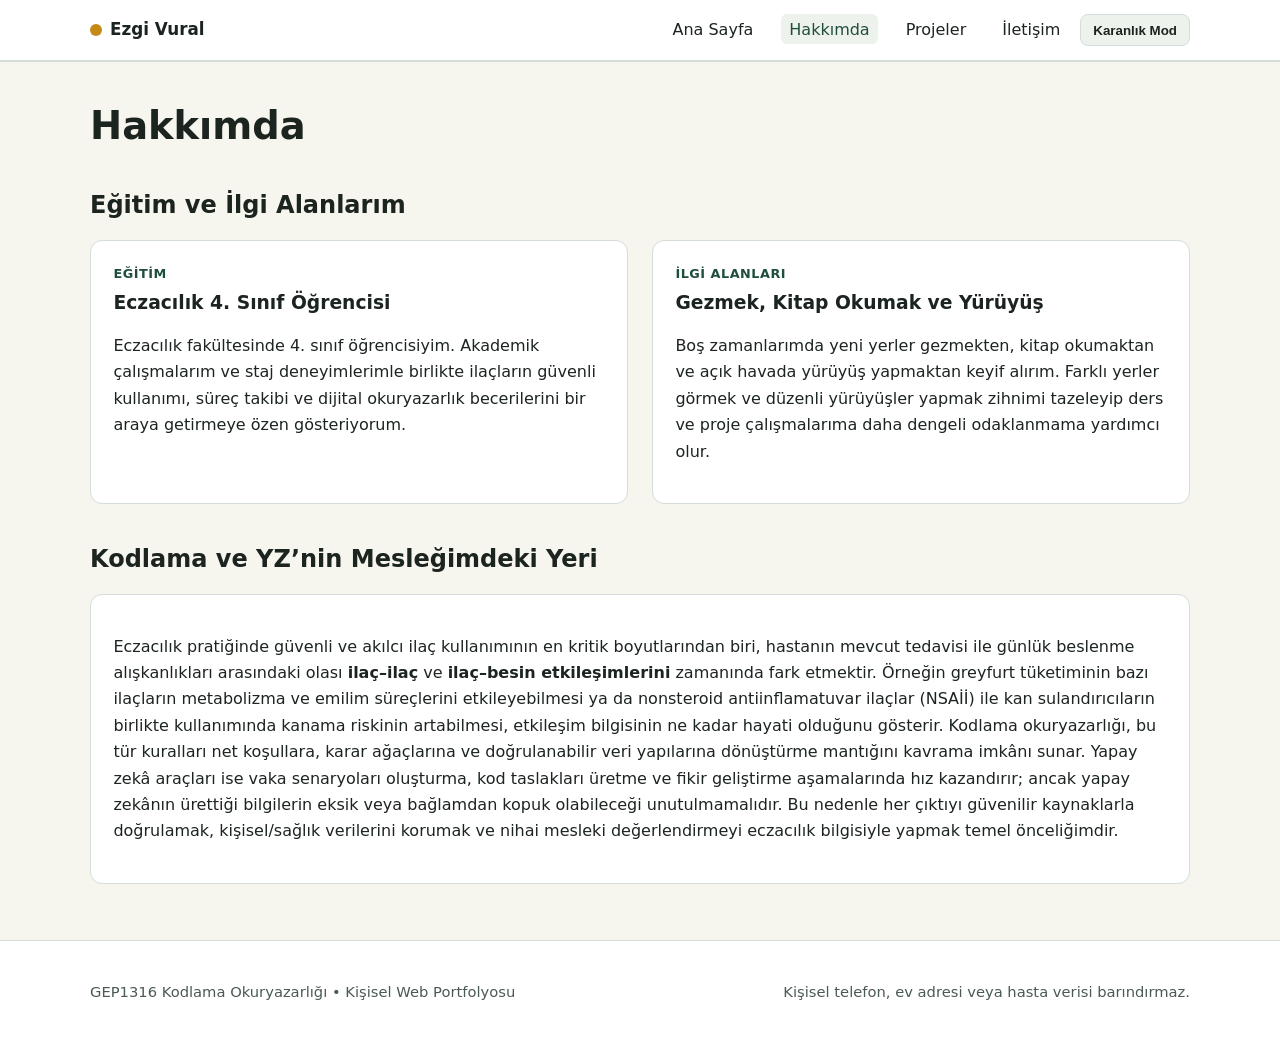
==== hakkimda.html @ d9c20295 "Rename hakkımda.html to hakkimda.html" ====
<!DOCTYPE html>
<html lang="tr">
<head>
  <meta charset="UTF-8" />
  <meta name="viewport" content="width=device-width, initial-scale=1.0" />
  <title>Hakkımda | Ezgi Vural — Dijital Portfolyo</title>
  <link rel="stylesheet" href="style.css" />
</head>
<body>
  <a href="#main-content" class="skip-link">Ana içeriğe atla</a>

  <header class="site-header">
    <div class="container header-inner">
      <a href="index.html" class="brand">
        <span class="brand-dot" aria-hidden="true"></span>
        <span>Ezgi Vural</span>
      </a>

      <div class="nav-controls">
        <button
          type="button"
          id="menu-toggle"
          class="menu-toggle"
          aria-expanded="false"
          aria-controls="primary-nav"
        >
          Menü
        </button>

        <nav id="primary-nav" aria-label="Ana gezinti">
          <ul class="nav-list" id="nav-list">
            <li><a href="index.html">Ana Sayfa</a></li>
            <li><a href="hakkimda.html" aria-current="page">Hakkımda</a></li>
            <li><a href="projeler.html">Projeler</a></li>
            <li><a href="iletisim.html">İletişim</a></li>
          </ul>
        </nav>

        <button
          type="button"
          id="theme-toggle"
          class="icon-btn"
          aria-pressed="false"
          aria-label="Karanlık modu aç veya kapat"
        >
          Karanlık Mod
        </button>
      </div>
    </div>
  </header>

  <main id="main-content" class="container">
    <h1>Hakkımda</h1>

    <section class="section-block" aria-labelledby="edu-interests-title">
      <h2 id="edu-interests-title">Eğitim ve İlgi Alanlarım</h2>
      <div class="grid-2">
        <article class="card">
          <div>
            <div class="card-tag">Eğitim</div>
            <h3>Eczacılık 4. Sınıf Öğrencisi</h3>
            <p>
              Eczacılık fakültesinde 4. sınıf öğrencisiyim. Akademik çalışmalarım ve staj
              deneyimlerimle birlikte ilaçların güvenli kullanımı, süreç takibi ve
              dijital okuryazarlık becerilerini bir araya getirmeye özen gösteriyorum.
            </p>
          </div>
        </article>

        <article class="card">
          <div>
            <div class="card-tag">İlgi Alanları</div>
            <h3>Gezmek, Kitap Okumak ve Yürüyüş</h3>
            <p>
              Boş zamanlarımda yeni yerler gezmekten, kitap okumaktan ve açık havada
              yürüyüş yapmaktan keyif alırım. Farklı yerler görmek ve düzenli yürüyüşler
              yapmak zihnimi tazeleyip ders ve proje çalışmalarıma daha dengeli odaklanmama
              yardımcı olur.
            </p>
          </div>
        </article>
      </div>
    </section>

    <section class="section-block" aria-labelledby="role-title">
      <h2 id="role-title">Kodlama ve YZ’nin Mesleğimdeki Yeri</h2>
      <article class="card">
        <p>
          Eczacılık pratiğinde güvenli ve akılcı ilaç kullanımının en kritik boyutlarından
          biri, hastanın mevcut tedavisi ile günlük beslenme alışkanlıkları arasındaki olası
          <strong>ilaç–ilaç</strong> ve <strong>ilaç–besin etkileşimlerini</strong> zamanında
          fark etmektir. Örneğin greyfurt tüketiminin bazı ilaçların metabolizma ve emilim
          süreçlerini etkileyebilmesi ya da nonsteroid antiinflamatuvar ilaçlar (NSAİİ) ile
          kan sulandırıcıların birlikte kullanımında kanama riskinin artabilmesi, etkileşim
          bilgisinin ne kadar hayati olduğunu gösterir. Kodlama okuryazarlığı, bu tür kuralları
          net koşullara, karar ağaçlarına ve doğrulanabilir veri yapılarına dönüştürme
          mantığını kavrama imkânı sunar. Yapay zekâ araçları ise vaka senaryoları oluşturma,
          kod taslakları üretme ve fikir geliştirme aşamalarında hız kazandırır; ancak yapay
          zekânın ürettiği bilgilerin eksik veya bağlamdan kopuk olabileceği unutulmamalıdır.
          Bu nedenle her çıktıyı güvenilir kaynaklarla doğrulamak, kişisel/sağlık verilerini
          korumak ve nihai mesleki değerlendirmeyi eczacılık bilgisiyle yapmak temel
          önceliğimdir.
        </p>
      </article>
    </section>
  </main>

  <footer class="site-footer">
    <div class="container footer-inner">
      <p>GEP1316 Kodlama Okuryazarlığı • Kişisel Web Portfolyosu</p>
      <p>Kişisel telefon, ev adresi veya hasta verisi barındırmaz.</p>
    </div>
  </footer>

  <script src="script.js"></script>
</body>
</html>
---- style.css ----
:root {
  --bg: #f6f5ee;
  --surface: #ffffff;
  --surface-alt: #eef2ec;
  --text: #1c2420;
  --muted: #4b5a52;
  --primary: #1f4e3d;
  --primary-hover: #163a2d;
  --accent: #c58918;
  --accent-soft: #f8ecd2;
  --border: #d4ddd7;
  --focus: #1f4e3d;
}

[data-theme="dark"] {
  --bg: #111916;
  --surface: #18231f;
  --surface-alt: #202e29;
  --text: #edf3ef;
  --muted: #b3c4ba;
  --primary: #3f8a6e;
  --primary-hover: #52a384;
  --accent: #e0a638;
  --accent-soft: #2c2515;
  --border: #2c3d36;
  --focus: #e0a638;
}

* {
  box-sizing: border-box;
}

html {
  scroll-behavior: smooth;
}

body {
  margin: 0;
  font-family: "Inter", system-ui, -apple-system, BlinkMacSystemFont, "Segoe UI", Roboto, sans-serif;
  background-color: var(--bg);
  color: var(--text);
  line-height: 1.65;
  transition: background-color 0.25s ease, color 0.25s ease;
}

img {
  max-width: 100%;
  height: auto;
  display: block;
}

a {
  color: var(--primary);
  text-underline-offset: 3px;
}

a:hover {
  color: var(--primary-hover);
}

:focus-visible {
  outline: 3px solid var(--focus);
  outline-offset: 2px;
}

.skip-link {
  position: absolute;
  left: -9999px;
  top: 0;
  background: var(--primary);
  color: #ffffff;
  padding: 0.6rem 1rem;
  z-index: 1000;
  font-weight: 600;
}

.skip-link:focus {
  left: 1rem;
  top: 1rem;
}

.container {
  width: min(1100px, 92%);
  margin: 0 auto;
}

/* Header & Navigation */
.site-header {
  background-color: var(--surface);
  border-bottom: 2px solid var(--border);
  position: sticky;
  top: 0;
  z-index: 100;
}

.header-inner {
  display: flex;
  align-items: center;
  justify-content: space-between;
  gap: 1rem;
  padding: 0.9rem 0;
}

.brand {
  font-weight: 700;
  font-size: 1.05rem;
  color: var(--text);
  text-decoration: none;
  display: inline-flex;
  align-items: center;
  gap: 0.5rem;
}

.brand-dot {
  width: 12px;
  height: 12px;
  border-radius: 50%;
  background-color: var(--accent);
  display: inline-block;
}

.nav-controls {
  display: flex;
  align-items: center;
  gap: 0.75rem;
}

.nav-list {
  list-style: none;
  display: flex;
  gap: 1.25rem;
  margin: 0;
  padding: 0;
}

.nav-list a {
  text-decoration: none;
  color: var(--text);
  font-weight: 500;
  padding: 0.35rem 0.5rem;
  border-radius: 6px;
}

.nav-list a[aria-current="page"],
.nav-list a:hover {
  background-color: var(--surface-alt);
  color: var(--primary);
}

.btn {
  display: inline-flex;
  align-items: center;
  justify-content: center;
  gap: 0.4rem;
  padding: 0.65rem 1.15rem;
  border-radius: 8px;
  border: 1.5px solid transparent;
  font-weight: 600;
  font-size: 0.95rem;
  cursor: pointer;
  text-decoration: none;
  transition: all 0.2s ease;
}

.btn-primary {
  background-color: var(--primary);
  color: #ffffff;
}

.btn-primary:hover {
  background-color: var(--primary-hover);
  color: #ffffff;
}

.btn-secondary {
  background-color: var(--accent-soft);
  color: var(--text);
  border-color: var(--accent);
}

.btn-secondary:hover {
  background-color: var(--accent);
  color: #141916;
}

.icon-btn {
  background: var(--surface-alt);
  color: var(--text);
  border: 1px solid var(--border);
  border-radius: 8px;
  padding: 0.45rem 0.75rem;
  font-weight: 600;
  cursor: pointer;
}

.menu-toggle {
  display: none;
  background: var(--surface-alt);
  color: var(--text);
  border: 1px solid var(--border);
  border-radius: 8px;
  padding: 0.45rem 0.75rem;
  font-weight: 600;
  cursor: pointer;
}

/* Main Content */
main {
  padding: 2.5rem 0 3.5rem;
}

.hero {
  display: grid;
  grid-template-columns: 1.4fr 0.9fr;
  gap: 2rem;
  align-items: center;
  background: var(--surface);
  border: 1px solid var(--border);
  border-left: 6px solid var(--accent);
  border-radius: 14px;
  padding: 2rem;
}

.badge {
  display: inline-block;
  background: var(--accent-soft);
  color: var(--text);
  border: 1px solid var(--accent);
  padding: 0.25rem 0.7rem;
  border-radius: 999px;
  font-size: 0.85rem;
  font-weight: 600;
  margin-bottom: 0.75rem;
}

h1, h2, h3 {
  line-height: 1.25;
  margin-top: 0;
}

h1 {
  font-size: clamp(1.75rem, 3vw, 2.4rem);
  margin-bottom: 0.8rem;
}

.lead {
  color: var(--muted);
  font-size: 1.05rem;
  margin-bottom: 1.5rem;
}

.hero-actions {
  display: flex;
  flex-wrap: wrap;
  gap: 0.8rem;
}

.avatar-card {
  background: var(--surface-alt);
  border: 1px solid var(--border);
  border-radius: 12px;
  padding: 1rem;
  text-align: center;
}

.avatar-card img {
  width: 210px;
  height: 210px;
  object-fit: cover;
  border-radius: 50%;
  margin: 0 auto 0.75rem;
  border: 3px solid var(--primary);
}

.avatar-caption {
  font-size: 0.9rem;
  color: var(--muted);
  margin: 0;
}

.section-block {
  margin-top: 2.5rem;
}

.grid-2 {
  display: grid;
  grid-template-columns: repeat(2, 1fr);
  gap: 1.5rem;
}

.grid-3 {
  display: grid;
  grid-template-columns: repeat(3, 1fr);
  gap: 1.5rem;
}

.card {
  background: var(--surface);
  border: 1px solid var(--border);
  border-radius: 12px;
  padding: 1.4rem;
  display: flex;
  flex-direction: column;
  justify-content: space-between;
}

.card-tag {
  font-size: 0.8rem;
  font-weight: 700;
  color: var(--primary);
  text-transform: uppercase;
  letter-spacing: 0.04em;
  margin-bottom: 0.4rem;
}

/* Forms & Filters */
.controls-bar {
  display: flex;
  flex-wrap: wrap;
  gap: 0.75rem;
  margin-bottom: 1.5rem;
  align-items: center;
}

input[type="text"],
input[type="email"],
textarea,
select {
  width: 100%;
  padding: 0.7rem 0.85rem;
  border-radius: 8px;
  border: 1.5px solid var(--border);
  background: var(--bg);
  color: var(--text);
  font-family: inherit;
  font-size: 1rem;
}

.search-input {
  max-width: 340px;
}

.form-group {
  margin-bottom: 1.1rem;
}

label {
  display: block;
  font-weight: 600;
  margin-bottom: 0.35rem;
}

.error-msg {
  color: #b42318;
  font-size: 0.9rem;
  margin-top: 0.3rem;
  min-height: 1.2rem;
}

[data-theme="dark"] .error-msg {
  color: #ff8a80;
}

.status-box {
  margin-top: 1rem;
  padding: 0.9rem 1rem;
  border-radius: 8px;
  background: var(--surface-alt);
  border-left: 4px solid var(--primary);
  font-weight: 500;
}

.privacy-note {
  margin-top: 1.25rem;
  padding: 0.9rem 1rem;
  border-radius: 8px;
  background: var(--accent-soft);
  font-size: 0.9rem;
  color: var(--text);
}

/* Footer */
.site-footer {
  background: var(--surface);
  border-top: 1px solid var(--border);
  padding: 1.5rem 0;
  color: var(--muted);
  font-size: 0.92rem;
}

.footer-inner {
  display: flex;
  flex-wrap: wrap;
  justify-content: space-between;
  gap: 1rem;
}

/* Tablet Breakpoint */
@media (max-width: 900px) {
  .hero {
    grid-template-columns: 1fr;
  }

  .grid-3 {
    grid-template-columns: repeat(2, 1fr);
  }
}

/* Mobile Breakpoint */
@media (max-width: 680px) {
  .menu-toggle {
    display: inline-flex;
  }

  .nav-list {
    display: none;
    position: absolute;
    top: 100%;
    left: 0;
    right: 0;
    background: var(--surface);
    border-bottom: 2px solid var(--border);
    flex-direction: column;
    padding: 1rem 4%;
    gap: 0.5rem;
  }

  .nav-list.open {
    display: flex;
  }

  .grid-2,
  .grid-3 {
    grid-template-columns: 1fr;
  }
}
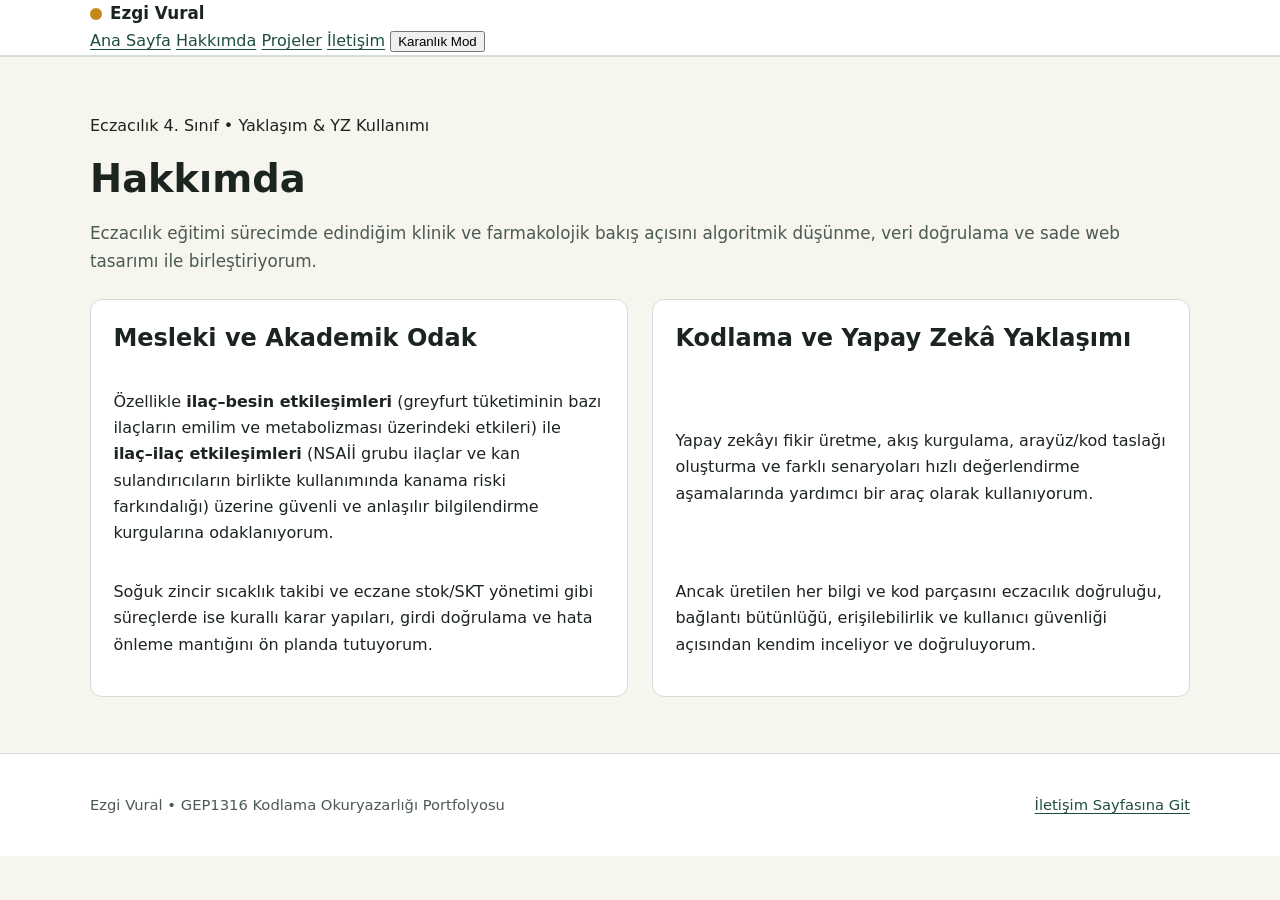
==== commit 65aa0582: "Revise hakkimda.html for improved layout and content Updated the structure and content of the hakkim" ====
--- a/hakkimda.html
+++ b/hakkimda.html
@@ -3,103 +3,61 @@
 <head>
   <meta charset="UTF-8" />
   <meta name="viewport" content="width=device-width, initial-scale=1.0" />
-  <title>Hakkımda | Ezgi Vural — Dijital Portfolyo</title>
+  <title>Hakkımda | Ezgi Vural</title>
   <link rel="stylesheet" href="style.css" />
 </head>
 <body>
-  <a href="#main-content" class="skip-link">Ana içeriğe atla</a>
-
   <header class="site-header">
-    <div class="container header-inner">
-      <a href="index.html" class="brand">
+    <div class="container nav-wrapper">
+      <a class="brand" href="index.html">
         <span class="brand-dot" aria-hidden="true"></span>
         <span>Ezgi Vural</span>
       </a>
-
-      <div class="nav-controls">
-        <button
-          type="button"
-          id="menu-toggle"
-          class="menu-toggle"
-          aria-expanded="false"
-          aria-controls="primary-nav"
-        >
-          Menü
-        </button>
-
-        <nav id="primary-nav" aria-label="Ana gezinti">
-          <ul class="nav-list" id="nav-list">
-            <li><a href="index.html">Ana Sayfa</a></li>
-            <li><a href="hakkimda.html" aria-current="page">Hakkımda</a></li>
-            <li><a href="projeler.html">Projeler</a></li>
-            <li><a href="iletisim.html">İletişim</a></li>
-          </ul>
-        </nav>
-
-        <button
-          type="button"
-          id="theme-toggle"
-          class="icon-btn"
-          aria-pressed="false"
-          aria-label="Karanlık modu aç veya kapat"
-        >
-          Karanlık Mod
-        </button>
-      </div>
+      <button class="menu-toggle" type="button" aria-label="Menüyü aç" aria-expanded="false">☰</button>
+      <nav class="site-nav" aria-label="Ana menü">
+        <a href="index.html">Ana Sayfa</a>
+        <a href="hakkimda.html" class="active">Hakkımda</a>
+        <a href="projeler.html">Projeler</a>
+        <a href="iletisim.html">İletişim</a>
+        <button id="themeToggle" class="theme-btn" type="button">Karanlık Mod</button>
+      </nav>
     </div>
   </header>
 
-  <main id="main-content" class="container">
-    <h1>Hakkımda</h1>
-
-    <section class="section-block" aria-labelledby="edu-interests-title">
-      <h2 id="edu-interests-title">Eğitim ve İlgi Alanlarım</h2>
-      <div class="grid-2">
-        <article class="card">
-          <div>
-            <div class="card-tag">Eğitim</div>
-            <h3>Eczacılık 4. Sınıf Öğrencisi</h3>
-            <p>
-              Eczacılık fakültesinde 4. sınıf öğrencisiyim. Akademik çalışmalarım ve staj
-              deneyimlerimle birlikte ilaçların güvenli kullanımı, süreç takibi ve
-              dijital okuryazarlık becerilerini bir araya getirmeye özen gösteriyorum.
-            </p>
-          </div>
-        </article>
-
-        <article class="card">
-          <div>
-            <div class="card-tag">İlgi Alanları</div>
-            <h3>Gezmek, Kitap Okumak ve Yürüyüş</h3>
-            <p>
-              Boş zamanlarımda yeni yerler gezmekten, kitap okumaktan ve açık havada
-              yürüyüş yapmaktan keyif alırım. Farklı yerler görmek ve düzenli yürüyüşler
-              yapmak zihnimi tazeleyip ders ve proje çalışmalarıma daha dengeli odaklanmama
-              yardımcı olur.
-            </p>
-          </div>
-        </article>
-      </div>
+  <main class="container page-main">
+    <section class="page-header">
+      <p class="eyebrow">Eczacılık 4. Sınıf • Yaklaşım &amp; YZ Kullanımı</p>
+      <h1>Hakkımda</h1>
+      <p class="lead">
+        Eczacılık eğitimi sürecimde edindiğim klinik ve farmakolojik bakış açısını algoritmik düşünme,
+        veri doğrulama ve sade web tasarımı ile birleştiriyorum.
+      </p>
     </section>
 
-    <section class="section-block" aria-labelledby="role-title">
-      <h2 id="role-title">Kodlama ve YZ’nin Mesleğimdeki Yeri</h2>
+    <section class="grid-2">
       <article class="card">
+        <h2>Mesleki ve Akademik Odak</h2>
         <p>
-          Eczacılık pratiğinde güvenli ve akılcı ilaç kullanımının en kritik boyutlarından
-          biri, hastanın mevcut tedavisi ile günlük beslenme alışkanlıkları arasındaki olası
-          <strong>ilaç–ilaç</strong> ve <strong>ilaç–besin etkileşimlerini</strong> zamanında
-          fark etmektir. Örneğin greyfurt tüketiminin bazı ilaçların metabolizma ve emilim
-          süreçlerini etkileyebilmesi ya da nonsteroid antiinflamatuvar ilaçlar (NSAİİ) ile
-          kan sulandırıcıların birlikte kullanımında kanama riskinin artabilmesi, etkileşim
-          bilgisinin ne kadar hayati olduğunu gösterir. Kodlama okuryazarlığı, bu tür kuralları
-          net koşullara, karar ağaçlarına ve doğrulanabilir veri yapılarına dönüştürme
-          mantığını kavrama imkânı sunar. Yapay zekâ araçları ise vaka senaryoları oluşturma,
-          kod taslakları üretme ve fikir geliştirme aşamalarında hız kazandırır; ancak yapay
-          zekânın ürettiği bilgilerin eksik veya bağlamdan kopuk olabileceği unutulmamalıdır.
-          Bu nedenle her çıktıyı güvenilir kaynaklarla doğrulamak, kişisel/sağlık verilerini
-          korumak ve nihai mesleki değerlendirmeyi eczacılık bilgisiyle yapmak temel
-          önceliğimdir.
+          Özellikle <strong>ilaç–besin etkileşimleri</strong> (greyfurt tüketiminin bazı ilaçların emilim
+          ve metabolizması üzerindeki etkileri) ile <strong>ilaç–ilaç etkileşimleri</strong> (NSAİİ grubu
+          ilaçlar ve kan sulandırıcıların birlikte kullanımında kanama riski farkındalığı) üzerine güvenli
+          ve anlaşılır bilgilendirme kurgularına odaklanıyorum.
+        </p>
+        <p>
+          Soğuk zincir sıcaklık takibi ve eczane stok/SKT yönetimi gibi süreçlerde ise kurallı karar
+          yapıları, girdi doğrulama ve hata önleme mantığını ön planda tutuyorum.
+        </p>
+      </article>
+
+      <article class="card">
+        <h2>Kodlama ve Yapay Zekâ Yaklaşımı</h2>
+        <p>
+          Yapay zekâyı fikir üretme, akış kurgulama, arayüz/kod taslağı oluşturma ve farklı senaryoları
+          hızlı değerlendirme aşamalarında yardımcı bir araç olarak kullanıyorum.
+        </p>
+        <p>
+          Ancak üretilen her bilgi ve kod parçasını eczacılık doğruluğu, bağlantı bütünlüğü, erişilebilirlik
+          ve kullanıcı güvenliği açısından kendim inceliyor ve doğruluyorum.
         </p>
       </article>
     </section>
@@ -107,8 +65,8 @@
 
   <footer class="site-footer">
     <div class="container footer-inner">
-      <p>GEP1316 Kodlama Okuryazarlığı • Kişisel Web Portfolyosu</p>
-      <p>Kişisel telefon, ev adresi veya hasta verisi barındırmaz.</p>
+      <p>Ezgi Vural • GEP1316 Kodlama Okuryazarlığı Portfolyosu</p>
+      <p><a href="iletisim.html">İletişim Sayfasına Git</a></p>
     </div>
   </footer>
 
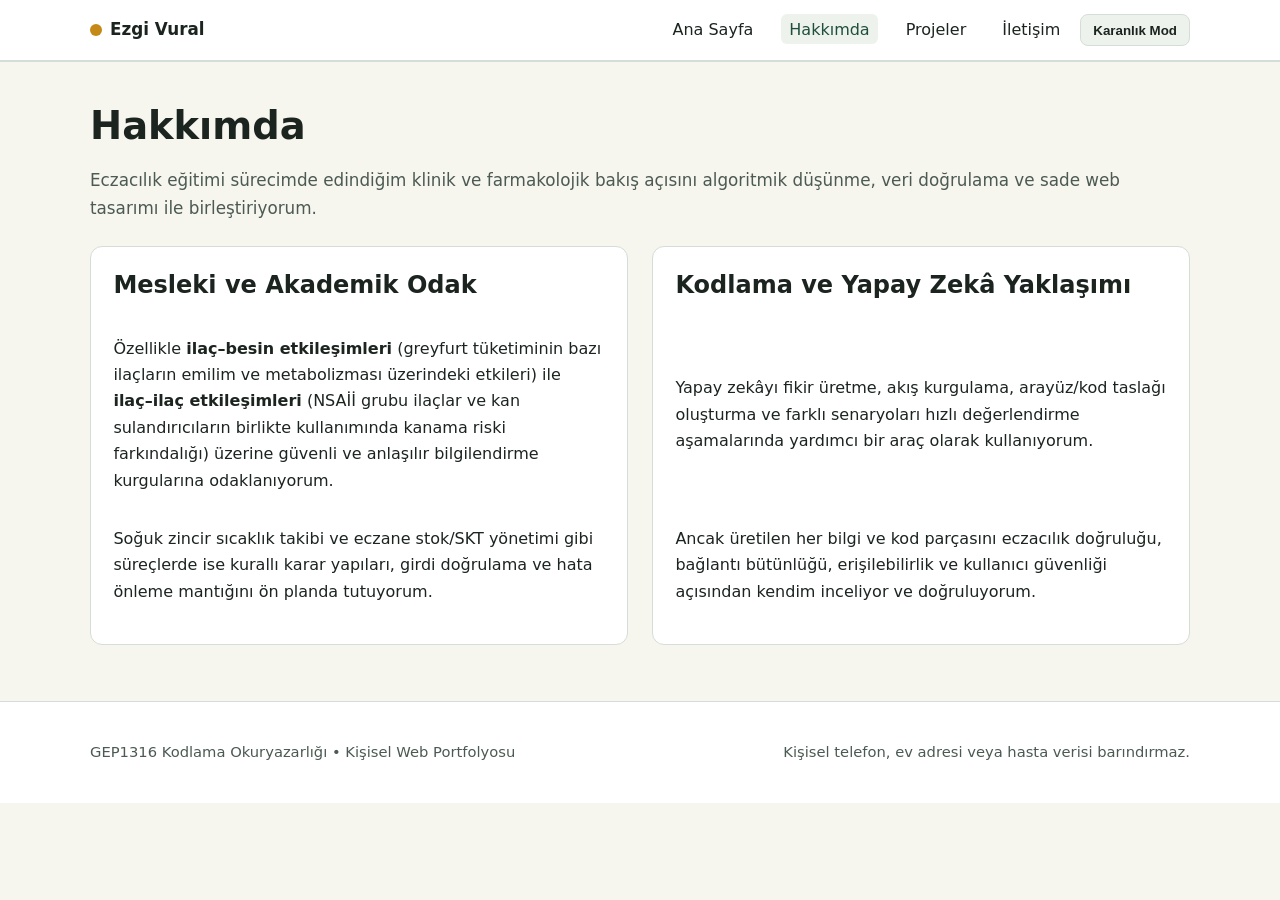
==== commit 1d664ad0: "Update hakkimda.html" ====
--- a/hakkimda.html
+++ b/hakkimda.html
@@ -3,38 +3,60 @@
 <head>
   <meta charset="UTF-8" />
   <meta name="viewport" content="width=device-width, initial-scale=1.0" />
-  <title>Hakkımda | Ezgi Vural</title>
+  <title>Hakkımda | Ezgi Vural — Dijital Portfolyo</title>
   <link rel="stylesheet" href="style.css" />
 </head>
 <body>
+  <a href="#main-content" class="skip-link">Ana içeriğe atla</a>
+
   <header class="site-header">
-    <div class="container nav-wrapper">
-      <a class="brand" href="index.html">
+    <div class="container header-inner">
+      <a href="index.html" class="brand">
         <span class="brand-dot" aria-hidden="true"></span>
         <span>Ezgi Vural</span>
       </a>
-      <button class="menu-toggle" type="button" aria-label="Menüyü aç" aria-expanded="false">☰</button>
-      <nav class="site-nav" aria-label="Ana menü">
-        <a href="index.html">Ana Sayfa</a>
-        <a href="hakkimda.html" class="active">Hakkımda</a>
-        <a href="projeler.html">Projeler</a>
-        <a href="iletisim.html">İletişim</a>
-        <button id="themeToggle" class="theme-btn" type="button">Karanlık Mod</button>
-      </nav>
+
+      <div class="nav-controls">
+        <button
+          type="button"
+          id="menu-toggle"
+          class="menu-toggle"
+          aria-expanded="false"
+          aria-controls="primary-nav"
+        >
+          Menü
+        </button>
+
+        <nav id="primary-nav" aria-label="Ana gezinti">
+          <ul class="nav-list" id="nav-list">
+            <li><a href="index.html">Ana Sayfa</a></li>
+            <li><a href="hakkimda.html" aria-current="page">Hakkımda</a></li>
+            <li><a href="projeler.html">Projeler</a></li>
+            <li><a href="iletisim.html">İletişim</a></li>
+          </ul>
+        </nav>
+
+        <button
+          type="button"
+          id="theme-toggle"
+          class="icon-btn"
+          aria-pressed="false"
+          aria-label="Karanlık modu aç veya kapat"
+        >
+          Karanlık Mod
+        </button>
+      </div>
     </div>
   </header>
 
-  <main class="container page-main">
-    <section class="page-header">
-      <p class="eyebrow">Eczacılık 4. Sınıf • Yaklaşım &amp; YZ Kullanımı</p>
-      <h1>Hakkımda</h1>
-      <p class="lead">
-        Eczacılık eğitimi sürecimde edindiğim klinik ve farmakolojik bakış açısını algoritmik düşünme,
-        veri doğrulama ve sade web tasarımı ile birleştiriyorum.
-      </p>
-    </section>
+  <main id="main-content" class="container">
+    <h1>Hakkımda</h1>
+    <p class="lead">
+      Eczacılık eğitimi sürecimde edindiğim klinik ve farmakolojik bakış açısını algoritmik düşünme,
+      veri doğrulama ve sade web tasarımı ile birleştiriyorum.
+    </p>
 
-    <section class="grid-2">
+    <div class="grid-2">
       <article class="card">
         <h2>Mesleki ve Akademik Odak</h2>
         <p>
@@ -60,13 +82,13 @@
           ve kullanıcı güvenliği açısından kendim inceliyor ve doğruluyorum.
         </p>
       </article>
-    </section>
+    </div>
   </main>
 
   <footer class="site-footer">
     <div class="container footer-inner">
-      <p>Ezgi Vural • GEP1316 Kodlama Okuryazarlığı Portfolyosu</p>
-      <p><a href="iletisim.html">İletişim Sayfasına Git</a></p>
+      <p>GEP1316 Kodlama Okuryazarlığı • Kişisel Web Portfolyosu</p>
+      <p>Kişisel telefon, ev adresi veya hasta verisi barındırmaz.</p>
     </div>
   </footer>
 
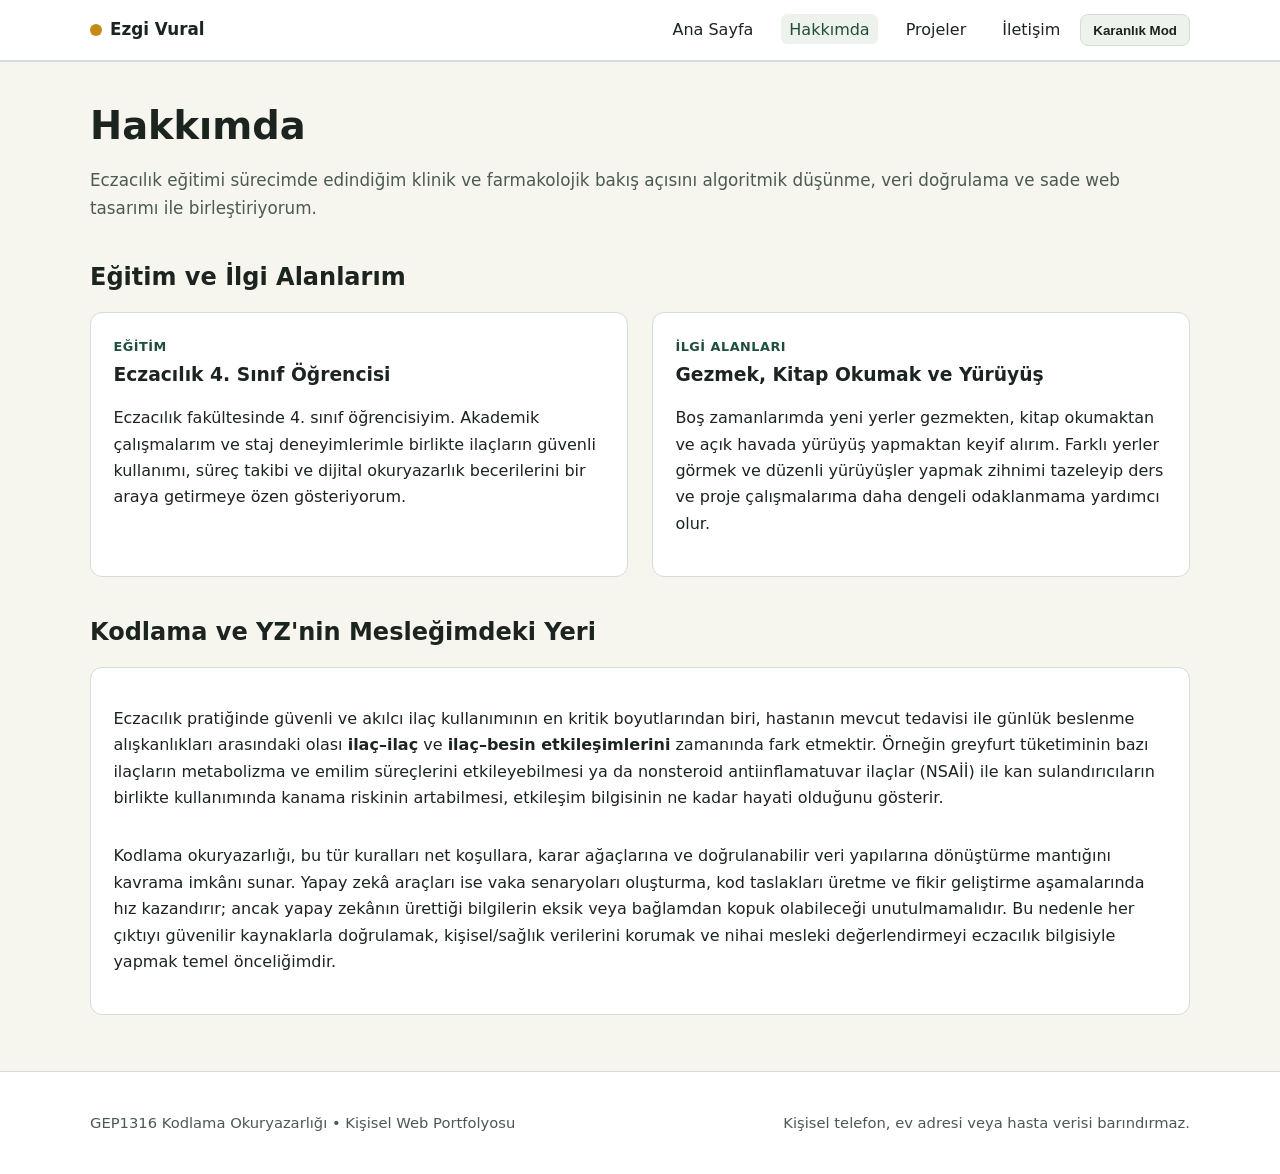
==== commit c1e06dca: "Update hakkimda.html" ====
--- a/hakkimda.html
+++ b/hakkimda.html
@@ -56,33 +56,58 @@
       veri doğrulama ve sade web tasarımı ile birleştiriyorum.
     </p>
 
-    <div class="grid-2">
+    <section class="section-block">
+      <h2>Eğitim ve İlgi Alanlarım</h2>
+      <div class="grid-2">
+        <article class="card">
+          <div>
+            <div class="card-tag">EĞİTİM</div>
+            <h3>Eczacılık 4. Sınıf Öğrencisi</h3>
+            <p>
+              Eczacılık fakültesinde 4. sınıf öğrencisiyim. Akademik çalışmalarım ve staj
+              deneyimlerimle birlikte ilaçların güvenli kullanımı, süreç takibi ve dijital
+              okuryazarlık becerilerini bir araya getirmeye özen gösteriyorum.
+            </p>
+          </div>
+        </article>
+
+        <article class="card">
+          <div>
+            <div class="card-tag">İLGİ ALANLARI</div>
+            <h3>Gezmek, Kitap Okumak ve Yürüyüş</h3>
+            <p>
+              Boş zamanlarımda yeni yerler gezmekten, kitap okumaktan ve açık havada yürüyüş
+              yapmaktan keyif alırım. Farklı yerler görmek ve düzenli yürüyüşler yapmak zihnimi
+              tazeleyip ders ve proje çalışmalarıma daha dengeli odaklanmama yardımcı olur.
+            </p>
+          </div>
+        </article>
+      </div>
+    </section>
+
+    <section class="section-block">
+      <h2>Kodlama ve YZ'nin Mesleğimdeki Yeri</h2>
       <article class="card">
-        <h2>Mesleki ve Akademik Odak</h2>
         <p>
-          Özellikle <strong>ilaç–besin etkileşimleri</strong> (greyfurt tüketiminin bazı ilaçların emilim
-          ve metabolizması üzerindeki etkileri) ile <strong>ilaç–ilaç etkileşimleri</strong> (NSAİİ grubu
-          ilaçlar ve kan sulandırıcıların birlikte kullanımında kanama riski farkındalığı) üzerine güvenli
-          ve anlaşılır bilgilendirme kurgularına odaklanıyorum.
+          Eczacılık pratiğinde güvenli ve akılcı ilaç kullanımının en kritik boyutlarından biri,
+          hastanın mevcut tedavisi ile günlük beslenme alışkanlıkları arasındaki olası
+          <strong>ilaç–ilaç</strong> ve <strong>ilaç–besin etkileşimlerini</strong> zamanında fark
+          etmektir. Örneğin greyfurt tüketiminin bazı ilaçların metabolizma ve emilim süreçlerini
+          etkileyebilmesi ya da nonsteroid antiinflamatuvar ilaçlar (NSAİİ) ile kan sulandırıcıların
+          birlikte kullanımında kanama riskinin artabilmesi, etkileşim bilgisinin ne kadar hayati
+          olduğunu gösterir.
         </p>
         <p>
-          Soğuk zincir sıcaklık takibi ve eczane stok/SKT yönetimi gibi süreçlerde ise kurallı karar
-          yapıları, girdi doğrulama ve hata önleme mantığını ön planda tutuyorum.
+          Kodlama okuryazarlığı, bu tür kuralları net koşullara, karar ağaçlarına ve doğrulanabilir
+          veri yapılarına dönüştürme mantığını kavrama imkânı sunar. Yapay zekâ araçları ise vaka
+          senaryoları oluşturma, kod taslakları üretme ve fikir geliştirme aşamalarında hız kazandırır;
+          ancak yapay zekânın ürettiği bilgilerin eksik veya bağlamdan kopuk olabileceği
+          unutulmamalıdır. Bu nedenle her çıktıyı güvenilir kaynaklarla doğrulamak, kişisel/sağlık
+          verilerini korumak ve nihai mesleki değerlendirmeyi eczacılık bilgisiyle yapmak temel
+          önceliğimdir.
         </p>
       </article>
-
-      <article class="card">
-        <h2>Kodlama ve Yapay Zekâ Yaklaşımı</h2>
-        <p>
-          Yapay zekâyı fikir üretme, akış kurgulama, arayüz/kod taslağı oluşturma ve farklı senaryoları
-          hızlı değerlendirme aşamalarında yardımcı bir araç olarak kullanıyorum.
-        </p>
-        <p>
-          Ancak üretilen her bilgi ve kod parçasını eczacılık doğruluğu, bağlantı bütünlüğü, erişilebilirlik
-          ve kullanıcı güvenliği açısından kendim inceliyor ve doğruluyorum.
-        </p>
-      </article>
-    </div>
+    </section>
   </main>
 
   <footer class="site-footer">
--- a/style.css
+++ b/style.css
@@ -12,7 +12,8 @@
   --focus: #1f4e3d;
 }
 
-[data-theme="dark"] {
+[data-theme="dark"],
+body.dark-mode {
   --bg: #111916;
   --surface: #18231f;
   --surface-alt: #202e29;
@@ -26,7 +27,9 @@
   --focus: #e0a638;
 }
 
-* {
+*,
+*::before,
+*::after {
   box-sizing: border-box;
 }
 
@@ -357,7 +360,8 @@
   min-height: 1.2rem;
 }
 
-[data-theme="dark"] .error-msg {
+[data-theme="dark"] .error-msg,
+body.dark-mode .error-msg {
   color: #ff8a80;
 }
 
@@ -433,4 +437,4 @@
   .grid-3 {
     grid-template-columns: 1fr;
   }
-}+}
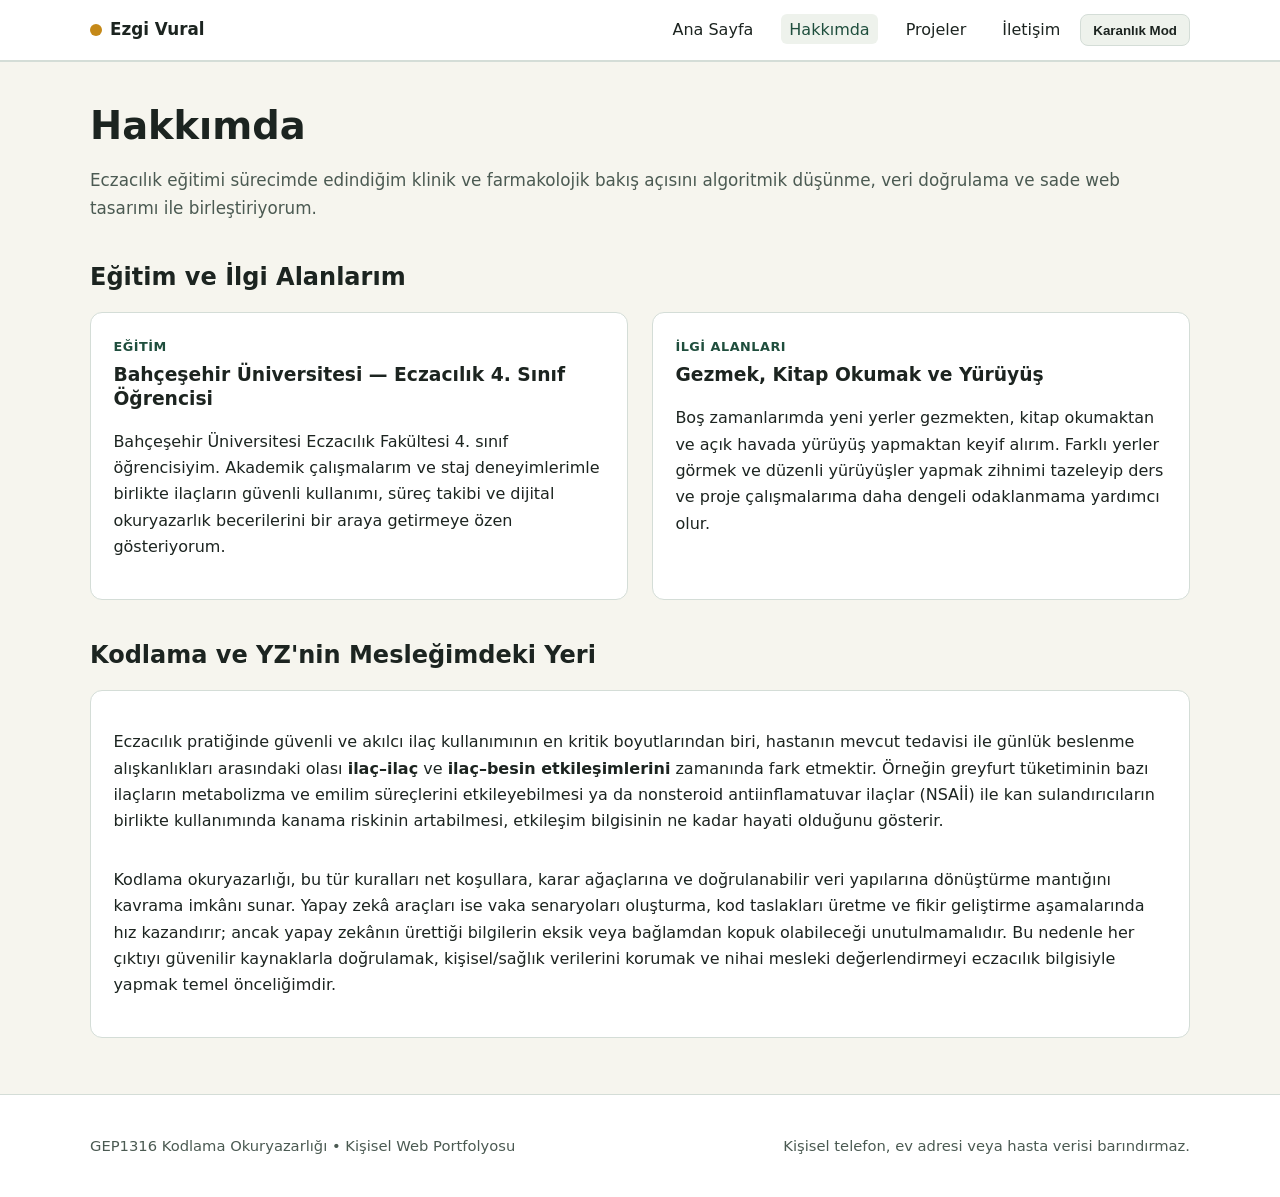
==== commit 24277857: "Update hakkimda.html" ====
--- a/hakkimda.html
+++ b/hakkimda.html
@@ -62,11 +62,11 @@
         <article class="card">
           <div>
             <div class="card-tag">EĞİTİM</div>
-            <h3>Eczacılık 4. Sınıf Öğrencisi</h3>
+            <h3>Bahçeşehir Üniversitesi — Eczacılık 4. Sınıf Öğrencisi</h3>
             <p>
-              Eczacılık fakültesinde 4. sınıf öğrencisiyim. Akademik çalışmalarım ve staj
-              deneyimlerimle birlikte ilaçların güvenli kullanımı, süreç takibi ve dijital
-              okuryazarlık becerilerini bir araya getirmeye özen gösteriyorum.
+              Bahçeşehir Üniversitesi Eczacılık Fakültesi 4. sınıf öğrencisiyim. Akademik
+              çalışmalarım ve staj deneyimlerimle birlikte ilaçların güvenli kullanımı, süreç
+              takibi ve dijital okuryazarlık becerilerini bir araya getirmeye özen gösteriyorum.
             </p>
           </div>
         </article>
